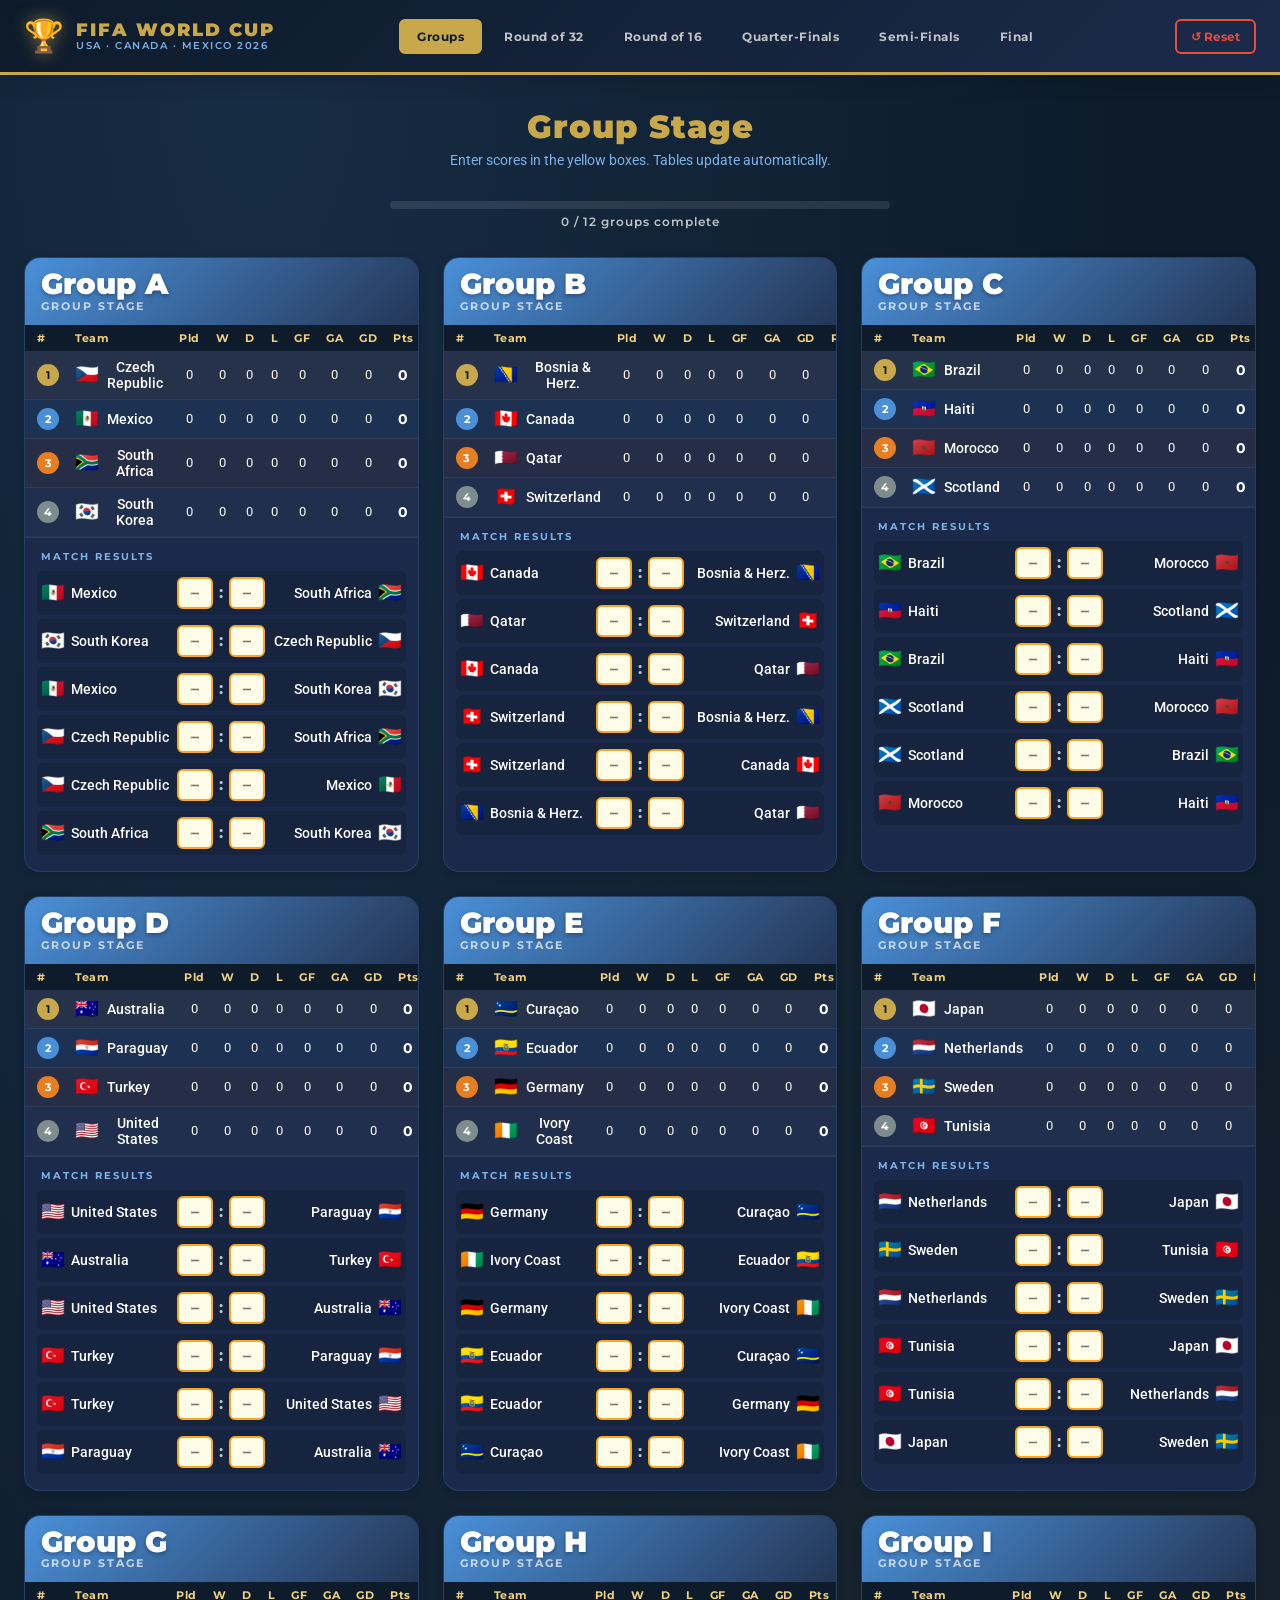
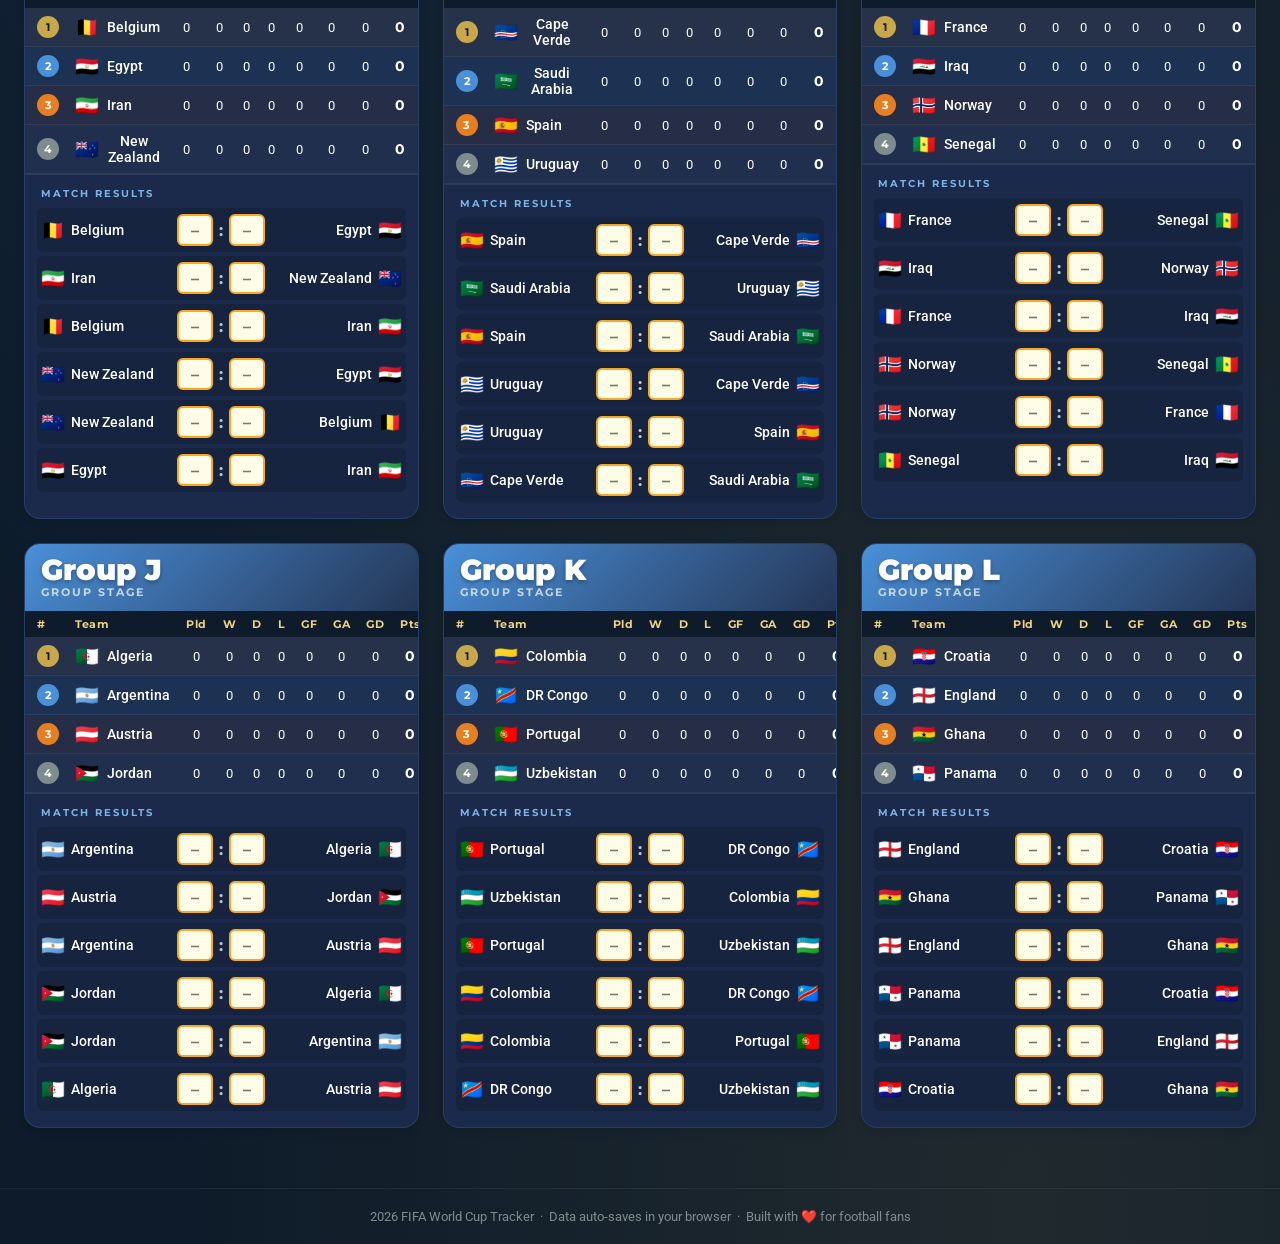
==== index.html @ 5d827a26 "Initial commit: 2026 FIFA World Cup Interactive Tracker" ====
<!DOCTYPE html>
<html lang="en">
<head>
  <meta charset="UTF-8" />
  <meta name="viewport" content="width=device-width, initial-scale=1.0" />
  <title>2026 FIFA World Cup Tracker</title>
  <link rel="preconnect" href="https://fonts.googleapis.com" />
  <link href="https://fonts.googleapis.com/css2?family=Montserrat:wght@400;600;700;900&family=Roboto:wght@400;500;700&display=swap" rel="stylesheet" />
  <link rel="stylesheet" href="style.css" />
</head>
<body>

<!-- ═══════════════════════════════════════════════════════ HEADER -->
<header class="site-header">
  <div class="header-inner">
    <div class="header-logo">
      <span class="trophy-icon">🏆</span>
      <div class="header-titles">
        <span class="header-year">FIFA WORLD CUP</span>
        <span class="header-edition">USA · CANADA · MEXICO 2026</span>
      </div>
    </div>
    <nav class="tab-nav" id="tabNav">
      <button class="tab-btn active" data-tab="groups">Groups</button>
      <button class="tab-btn" data-tab="r32">Round of 32</button>
      <button class="tab-btn" data-tab="r16">Round of 16</button>
      <button class="tab-btn" data-tab="qf">Quarter-Finals</button>
      <button class="tab-btn" data-tab="sf">Semi-Finals</button>
      <button class="tab-btn" data-tab="final">Final</button>
    </nav>
    <button class="reset-btn" id="resetBtn" title="Reset all scores">↺ Reset</button>
  </div>
</header>

<!-- ═══════════════════════════════════════════════════════ MAIN -->
<main class="main-content">

  <!-- GROUPS TAB -->
  <section class="tab-panel active" id="tab-groups">
    <div class="section-title">
      <h2>Group Stage</h2>
      <p>Enter scores in the yellow boxes. Tables update automatically.</p>
    </div>
    <div id="groupProgressBar" class="group-progress-bar"></div>
    <div class="groups-grid" id="groupsGrid"></div>
  </section>

  <!-- ROUND OF 32 TAB -->
  <section class="tab-panel" id="tab-r32">
    <div class="section-title">
      <h2>Round of 32</h2>
      <p>Teams auto-populate from group results. Enter match scores below.</p>
    </div>
    <div class="knockout-note" id="r32Note"></div>
    <div class="knockout-grid" id="r32Grid"></div>
  </section>

  <!-- ROUND OF 16 TAB -->
  <section class="tab-panel" id="tab-r16">
    <div class="section-title">
      <h2>Round of 16</h2>
      <p>Winners from the Round of 32 advance here.</p>
    </div>
    <div class="knockout-grid" id="r16Grid"></div>
  </section>

  <!-- QUARTER-FINALS TAB -->
  <section class="tab-panel" id="tab-qf">
    <div class="section-title">
      <h2>Quarter-Finals</h2>
      <p>Winners from the Round of 16 advance here.</p>
    </div>
    <div class="knockout-grid" id="qfGrid"></div>
  </section>

  <!-- SEMI-FINALS TAB -->
  <section class="tab-panel" id="tab-sf">
    <div class="section-title">
      <h2>Semi-Finals</h2>
      <p>Winners from the Quarter-Finals advance here.</p>
    </div>
    <div class="knockout-grid" id="sfGrid"></div>
  </section>

  <!-- FINAL TAB -->
  <section class="tab-panel" id="tab-final">
    <div class="section-title">
      <h2>Final &amp; 3rd Place Play-off</h2>
      <p>The grand finale — MetLife Stadium, New Jersey · 19 July 2026</p>
    </div>
    <div id="finalGrid"></div>
    <div class="champion-banner" id="championBanner" style="display:none"></div>
  </section>

</main>

<footer class="site-footer">
  <p>2026 FIFA World Cup Tracker &nbsp;·&nbsp; Data auto-saves in your browser &nbsp;·&nbsp; Built with ❤️ for football fans</p>
</footer>

<script src="data.js"></script>
<script src="app.js"></script>
</body>
</html>
---- style.css ----
/* ═══════════════════════════════════════════════════════════════════
   2026 FIFA World Cup Tracker — Stylesheet
   Palette: Deep Navy (#0D1B2A), Sky Blue (#4A90D9), Gold (#C9A84C),
            White, Off-White (#F8F9FA)
═══════════════════════════════════════════════════════════════════ */

:root {
  --navy:        #0D1B2A;
  --navy-mid:    #1B2A4A;
  --navy-light:  #243656;
  --sky:         #4A90D9;
  --sky-light:   #7BB3E8;
  --sky-pale:    #D6EAF8;
  --gold:        #C9A84C;
  --gold-light:  #F0D080;
  --gold-pale:   #FFF3CC;
  --white:       #FFFFFF;
  --off-white:   #F8F9FA;
  --grey-light:  #ECF0F1;
  --grey-mid:    #BDC3C7;
  --grey-dark:   #7F8C8D;
  --green:       #27AE60;
  --green-pale:  #D5F5E3;
  --orange:      #E67E22;
  --orange-pale: #FAD7A0;
  --red:         #E74C3C;
  --red-pale:    #FADBD8;
  --input-bg:    #FFFDE7;
  --input-border:#F9A825;
  --shadow-sm:   0 2px 8px rgba(0,0,0,0.12);
  --shadow-md:   0 4px 20px rgba(0,0,0,0.18);
  --shadow-lg:   0 8px 40px rgba(0,0,0,0.25);
  --radius:      10px;
  --radius-lg:   16px;
}

*, *::before, *::after { box-sizing: border-box; margin: 0; padding: 0; }

html { scroll-behavior: smooth; }

body {
  font-family: 'Roboto', sans-serif;
  background: var(--navy);
  color: var(--white);
  min-height: 100vh;
  background-image:
    radial-gradient(ellipse at 20% 0%, rgba(74,144,217,0.15) 0%, transparent 60%),
    radial-gradient(ellipse at 80% 100%, rgba(201,168,76,0.10) 0%, transparent 60%);
}

/* ── HEADER ─────────────────────────────────────────────────────── */
.site-header {
  background: linear-gradient(135deg, var(--navy) 0%, var(--navy-mid) 100%);
  border-bottom: 3px solid var(--gold);
  position: sticky;
  top: 0;
  z-index: 100;
  box-shadow: var(--shadow-md);
}

.header-inner {
  max-width: 1400px;
  margin: 0 auto;
  padding: 0 24px;
  display: flex;
  align-items: center;
  gap: 24px;
  height: 72px;
}

.header-logo {
  display: flex;
  align-items: center;
  gap: 12px;
  flex-shrink: 0;
}

.trophy-icon {
  font-size: 2rem;
  filter: drop-shadow(0 0 8px rgba(201,168,76,0.6));
}

.header-titles {
  display: flex;
  flex-direction: column;
}

.header-year {
  font-family: 'Montserrat', sans-serif;
  font-weight: 900;
  font-size: 1.1rem;
  color: var(--gold);
  letter-spacing: 2px;
  line-height: 1.1;
}

.header-edition {
  font-family: 'Montserrat', sans-serif;
  font-weight: 600;
  font-size: 0.65rem;
  color: var(--sky-light);
  letter-spacing: 1.5px;
  text-transform: uppercase;
}

/* ── TAB NAV ─────────────────────────────────────────────────────── */
.tab-nav {
  display: flex;
  gap: 4px;
  flex: 1;
  justify-content: center;
  flex-wrap: wrap;
}

.tab-btn {
  font-family: 'Montserrat', sans-serif;
  font-weight: 700;
  font-size: 0.75rem;
  letter-spacing: 0.5px;
  padding: 8px 16px;
  border: 2px solid transparent;
  border-radius: 6px;
  background: transparent;
  color: var(--grey-mid);
  cursor: pointer;
  transition: all 0.2s ease;
  white-space: nowrap;
}

.tab-btn:hover {
  color: var(--white);
  background: rgba(74,144,217,0.15);
  border-color: var(--sky);
}

.tab-btn.active {
  background: var(--gold);
  color: var(--navy);
  border-color: var(--gold);
}

.reset-btn {
  font-family: 'Montserrat', sans-serif;
  font-weight: 700;
  font-size: 0.75rem;
  padding: 8px 14px;
  border: 2px solid var(--red);
  border-radius: 6px;
  background: transparent;
  color: var(--red);
  cursor: pointer;
  transition: all 0.2s ease;
  flex-shrink: 0;
}

.reset-btn:hover {
  background: var(--red);
  color: var(--white);
}

/* ── MAIN ────────────────────────────────────────────────────────── */
.main-content {
  max-width: 1400px;
  margin: 0 auto;
  padding: 32px 24px 60px;
}

.tab-panel { display: none; }
.tab-panel.active { display: block; }

.section-title {
  text-align: center;
  margin-bottom: 32px;
}

.section-title h2 {
  font-family: 'Montserrat', sans-serif;
  font-weight: 900;
  font-size: 2rem;
  color: var(--gold);
  letter-spacing: 1px;
  margin-bottom: 6px;
}

.section-title p {
  color: var(--sky-light);
  font-size: 0.9rem;
}

/* ── GROUPS GRID ─────────────────────────────────────────────────── */
.groups-grid {
  display: grid;
  grid-template-columns: repeat(auto-fill, minmax(340px, 1fr));
  gap: 24px;
}

/* ── GROUP CARD ──────────────────────────────────────────────────── */
.group-card {
  background: var(--navy-mid);
  border-radius: var(--radius-lg);
  border: 1px solid rgba(74,144,217,0.2);
  overflow: hidden;
  box-shadow: var(--shadow-sm);
  transition: transform 0.2s ease, box-shadow 0.2s ease;
}

.group-card:hover {
  transform: translateY(-2px);
  box-shadow: var(--shadow-md);
}

.group-header {
  background: linear-gradient(135deg, var(--sky) 0%, var(--navy-light) 100%);
  padding: 12px 16px;
  display: flex;
  align-items: center;
  gap: 10px;
}

.group-letter {
  font-family: 'Montserrat', sans-serif;
  font-weight: 900;
  font-size: 1.8rem;
  color: var(--white);
  line-height: 1;
  text-shadow: 0 2px 4px rgba(0,0,0,0.3);
}

.group-label {
  font-family: 'Montserrat', sans-serif;
  font-weight: 700;
  font-size: 0.7rem;
  color: rgba(255,255,255,0.7);
  letter-spacing: 2px;
  text-transform: uppercase;
}

/* ── STANDINGS TABLE ─────────────────────────────────────────────── */
.standings-table {
  width: 100%;
  border-collapse: collapse;
  font-size: 0.82rem;
}

.standings-table thead th {
  background: var(--navy);
  color: var(--gold-light);
  font-family: 'Montserrat', sans-serif;
  font-weight: 700;
  font-size: 0.7rem;
  letter-spacing: 0.5px;
  padding: 6px 8px;
  text-align: center;
}

.standings-table thead th:first-child { text-align: left; padding-left: 12px; }

.standings-table tbody tr {
  border-bottom: 1px solid rgba(255,255,255,0.06);
  transition: background 0.15s;
}

.standings-table tbody tr:hover { background: rgba(74,144,217,0.08); }

.standings-table tbody td {
  padding: 8px 8px;
  text-align: center;
  color: var(--white);
}

.standings-table tbody td:first-child {
  text-align: left;
  padding-left: 12px;
}

.team-cell {
  display: flex;
  align-items: center;
  gap: 8px;
}

.team-flag { font-size: 1.2rem; line-height: 1; }
.team-name { font-weight: 500; font-size: 0.85rem; }

.pos-badge {
  width: 22px;
  height: 22px;
  border-radius: 50%;
  display: inline-flex;
  align-items: center;
  justify-content: center;
  font-family: 'Montserrat', sans-serif;
  font-weight: 700;
  font-size: 0.7rem;
  flex-shrink: 0;
}

.pos-1 { background: var(--gold); color: var(--navy); }
.pos-2 { background: var(--sky); color: var(--white); }
.pos-3 { background: var(--orange); color: var(--white); }
.pos-4 { background: var(--grey-dark); color: var(--white); }

.pts-cell {
  font-family: 'Montserrat', sans-serif;
  font-weight: 700;
  font-size: 0.9rem;
  color: var(--gold-light);
}

.gd-pos { color: var(--green); }
.gd-neg { color: var(--red); }

/* ── MATCHES SECTION ─────────────────────────────────────────────── */
.matches-section {
  padding: 12px;
  border-top: 1px solid rgba(255,255,255,0.08);
}

.matches-title {
  font-family: 'Montserrat', sans-serif;
  font-weight: 700;
  font-size: 0.65rem;
  color: var(--sky-light);
  letter-spacing: 2px;
  text-transform: uppercase;
  margin-bottom: 8px;
  padding: 0 4px;
}

.match-row {
  display: grid;
  grid-template-columns: 1fr auto 1fr;
  align-items: center;
  gap: 8px;
  padding: 6px 4px;
  border-radius: 6px;
  margin-bottom: 4px;
  background: rgba(0,0,0,0.15);
  transition: background 0.15s;
}

.match-row:hover { background: rgba(74,144,217,0.1); }

.match-team {
  display: flex;
  align-items: center;
  gap: 6px;
  font-size: 0.82rem;
  font-weight: 500;
}

.match-team.away {
  flex-direction: row-reverse;
  text-align: right;
}

.match-score-box {
  display: flex;
  align-items: center;
  gap: 6px;
}

.score-input {
  width: 36px;
  height: 32px;
  background: var(--input-bg);
  border: 2px solid var(--input-border);
  border-radius: 6px;
  text-align: center;
  font-family: 'Montserrat', sans-serif;
  font-weight: 700;
  font-size: 1rem;
  color: var(--navy);
  outline: none;
  transition: border-color 0.2s, box-shadow 0.2s;
  -moz-appearance: textfield;
}

.score-input::-webkit-outer-spin-button,
.score-input::-webkit-inner-spin-button { -webkit-appearance: none; }

.score-input:focus {
  border-color: var(--sky);
  box-shadow: 0 0 0 3px rgba(74,144,217,0.25);
}

.score-input:not(:placeholder-shown) {
  background: #E8F5E9;
  border-color: var(--green);
}

.score-sep {
  font-family: 'Montserrat', sans-serif;
  font-weight: 700;
  font-size: 1rem;
  color: var(--grey-mid);
}

/* ── KNOCKOUT GRID ───────────────────────────────────────────────── */
.knockout-grid {
  display: grid;
  grid-template-columns: repeat(auto-fill, minmax(300px, 1fr));
  gap: 20px;
}

.knockout-match {
  background: var(--navy-mid);
  border-radius: var(--radius-lg);
  border: 1px solid rgba(74,144,217,0.2);
  overflow: hidden;
  box-shadow: var(--shadow-sm);
}

.knockout-match-header {
  background: linear-gradient(135deg, var(--navy-light) 0%, var(--navy) 100%);
  padding: 8px 14px;
  display: flex;
  align-items: center;
  justify-content: space-between;
}

.knockout-match-label {
  font-family: 'Montserrat', sans-serif;
  font-weight: 700;
  font-size: 0.7rem;
  color: var(--gold);
  letter-spacing: 1px;
  text-transform: uppercase;
}

.knockout-match-winner {
  font-size: 0.72rem;
  color: var(--sky-light);
  font-style: italic;
}

.knockout-team-row {
  display: flex;
  align-items: center;
  padding: 10px 14px;
  gap: 10px;
  border-bottom: 1px solid rgba(255,255,255,0.06);
  transition: background 0.15s;
}

.knockout-team-row:hover { background: rgba(74,144,217,0.08); }
.knockout-team-row:last-of-type { border-bottom: none; }

.knockout-team-flag { font-size: 1.4rem; }

.knockout-team-name {
  flex: 1;
  font-weight: 600;
  font-size: 0.9rem;
}

.knockout-team-name.tbd { color: var(--grey-dark); font-style: italic; font-weight: 400; }

.knockout-score-input {
  width: 40px;
  height: 36px;
  background: var(--input-bg);
  border: 2px solid var(--input-border);
  border-radius: 6px;
  text-align: center;
  font-family: 'Montserrat', sans-serif;
  font-weight: 700;
  font-size: 1.1rem;
  color: var(--navy);
  outline: none;
  transition: border-color 0.2s, box-shadow 0.2s;
  -moz-appearance: textfield;
}

.knockout-score-input::-webkit-outer-spin-button,
.knockout-score-input::-webkit-inner-spin-button { -webkit-appearance: none; }

.knockout-score-input:focus {
  border-color: var(--sky);
  box-shadow: 0 0 0 3px rgba(74,144,217,0.25);
}

.knockout-score-input:not(:placeholder-shown) {
  background: #E8F5E9;
  border-color: var(--green);
}

.knockout-score-input:disabled {
  background: var(--grey-light);
  border-color: var(--grey-mid);
  color: var(--grey-dark);
  cursor: not-allowed;
}

.winner-highlight {
  background: rgba(39,174,96,0.12) !important;
}

.winner-highlight .knockout-team-name {
  color: var(--green);
}

.pens-row {
  padding: 6px 14px;
  background: rgba(230,126,34,0.1);
  border-top: 1px dashed var(--orange);
  font-size: 0.75rem;
  color: var(--orange);
  display: flex;
  align-items: center;
  gap: 8px;
}

.pens-label {
  font-weight: 600;
  white-space: nowrap;
}

.pens-input {
  width: 36px;
  height: 28px;
  background: var(--input-bg);
  border: 2px solid var(--orange);
  border-radius: 5px;
  text-align: center;
  font-family: 'Montserrat', sans-serif;
  font-weight: 700;
  font-size: 0.9rem;
  color: var(--navy);
  outline: none;
  -moz-appearance: textfield;
}

.pens-input::-webkit-outer-spin-button,
.pens-input::-webkit-inner-spin-button { -webkit-appearance: none; }

/* ── 3RD PLACE NOTE ──────────────────────────────────────────────── */
.knockout-note {
  background: rgba(230,126,34,0.12);
  border: 1px solid var(--orange);
  border-radius: var(--radius);
  padding: 12px 18px;
  margin-bottom: 24px;
  font-size: 0.85rem;
  color: var(--orange-pale);
  line-height: 1.5;
}

/* ── FINAL SECTION ───────────────────────────────────────────────── */
#finalGrid {
  display: flex;
  flex-direction: column;
  gap: 32px;
  align-items: center;
}

.final-match-wrapper {
  width: 100%;
  max-width: 500px;
}

.final-match-wrapper .knockout-match {
  border: 2px solid var(--gold);
  box-shadow: 0 0 30px rgba(201,168,76,0.2);
}

.final-match-wrapper .knockout-match-header {
  background: linear-gradient(135deg, var(--gold) 0%, #8B6914 100%);
}

.final-match-wrapper .knockout-match-label {
  color: var(--navy);
  font-size: 0.85rem;
}

/* ── CHAMPION BANNER ─────────────────────────────────────────────── */
.champion-banner {
  margin: 40px auto 0;
  max-width: 600px;
  background: linear-gradient(135deg, var(--gold) 0%, #8B6914 50%, var(--gold) 100%);
  border-radius: var(--radius-lg);
  padding: 32px 40px;
  text-align: center;
  box-shadow: 0 0 60px rgba(201,168,76,0.4), var(--shadow-lg);
  animation: champGlow 2s ease-in-out infinite alternate;
}

@keyframes champGlow {
  from { box-shadow: 0 0 40px rgba(201,168,76,0.4), var(--shadow-lg); }
  to   { box-shadow: 0 0 80px rgba(201,168,76,0.7), var(--shadow-lg); }
}

.champion-banner .champ-trophy { font-size: 4rem; display: block; margin-bottom: 8px; }
.champion-banner .champ-label {
  font-family: 'Montserrat', sans-serif;
  font-weight: 700;
  font-size: 0.8rem;
  letter-spacing: 4px;
  color: var(--navy);
  text-transform: uppercase;
  margin-bottom: 8px;
}
.champion-banner .champ-name {
  font-family: 'Montserrat', sans-serif;
  font-weight: 900;
  font-size: 2.4rem;
  color: var(--navy);
  line-height: 1.1;
}
.champion-banner .champ-flag { font-size: 3rem; display: block; margin-top: 8px; }

/* ── FOOTER ──────────────────────────────────────────────────────── */
.site-footer {
  text-align: center;
  padding: 20px;
  color: var(--grey-dark);
  font-size: 0.8rem;
  border-top: 1px solid rgba(255,255,255,0.06);
}

/* ── PROGRESS DOTS ───────────────────────────────────────────────── */
.progress-bar {
  display: flex;
  gap: 6px;
  align-items: center;
  justify-content: center;
  margin-bottom: 20px;
}

.progress-dot {
  width: 8px;
  height: 8px;
  border-radius: 50%;
  background: var(--grey-dark);
  transition: background 0.3s;
}

.progress-dot.done { background: var(--green); }
.progress-dot.active { background: var(--gold); width: 12px; height: 12px; }

/* ── RESPONSIVE ──────────────────────────────────────────────────── */
@media (max-width: 768px) {
  .header-inner { height: auto; padding: 12px 16px; flex-wrap: wrap; gap: 12px; }
  .tab-nav { order: 3; width: 100%; justify-content: flex-start; overflow-x: auto; padding-bottom: 4px; }
  .tab-btn { font-size: 0.7rem; padding: 6px 12px; }
  .header-year { font-size: 0.9rem; }
  .header-edition { font-size: 0.6rem; }
  .groups-grid { grid-template-columns: 1fr; }
  .knockout-grid { grid-template-columns: 1fr; }
  .section-title h2 { font-size: 1.5rem; }
  .main-content { padding: 20px 12px 40px; }
}

@media (max-width: 480px) {
  .match-team .team-name { font-size: 0.72rem; }
  .score-input { width: 30px; height: 28px; font-size: 0.9rem; }
}

/* ── PROGRESS BAR ───────────────────────────────────────────────── */
.group-progress-bar {
  max-width: 500px;
  margin: 0 auto 28px;
  text-align: center;
}

.progress-track {
  height: 8px;
  background: rgba(255,255,255,0.1);
  border-radius: 4px;
  overflow: hidden;
  margin-bottom: 6px;
}

.progress-fill {
  height: 100%;
  background: linear-gradient(90deg, var(--sky) 0%, var(--green) 100%);
  border-radius: 4px;
  transition: width 0.5s ease;
}

.progress-label {
  font-family: 'Montserrat', sans-serif;
  font-size: 0.72rem;
  font-weight: 600;
  color: var(--grey-mid);
  letter-spacing: 1px;
}

/* ── ROW HIGHLIGHTS ──────────────────────────────────────────────── */
.pos-1-row { background: rgba(201,168,76,0.06); }
.pos-2-row { background: rgba(74,144,217,0.06); }
.pos-3-row { background: rgba(230,126,34,0.05); }
.pos-4-row { background: rgba(127,140,141,0.05); }

/* ── ANIMATIONS ──────────────────────────────────────────────────── */
@keyframes fadeIn {
  from { opacity: 0; transform: translateY(10px); }
  to   { opacity: 1; transform: translateY(0); }
}

.tab-panel.active {
  animation: fadeIn 0.3s ease;
}

.group-card {
  animation: fadeIn 0.4s ease both;
}

/* Stagger group cards */
.group-card:nth-child(1)  { animation-delay: 0.05s; }
.group-card:nth-child(2)  { animation-delay: 0.10s; }
.group-card:nth-child(3)  { animation-delay: 0.15s; }
.group-card:nth-child(4)  { animation-delay: 0.20s; }
.group-card:nth-child(5)  { animation-delay: 0.25s; }
.group-card:nth-child(6)  { animation-delay: 0.30s; }
.group-card:nth-child(7)  { animation-delay: 0.35s; }
.group-card:nth-child(8)  { animation-delay: 0.40s; }
.group-card:nth-child(9)  { animation-delay: 0.45s; }
.group-card:nth-child(10) { animation-delay: 0.50s; }
.group-card:nth-child(11) { animation-delay: 0.55s; }
.group-card:nth-child(12) { animation-delay: 0.60s; }
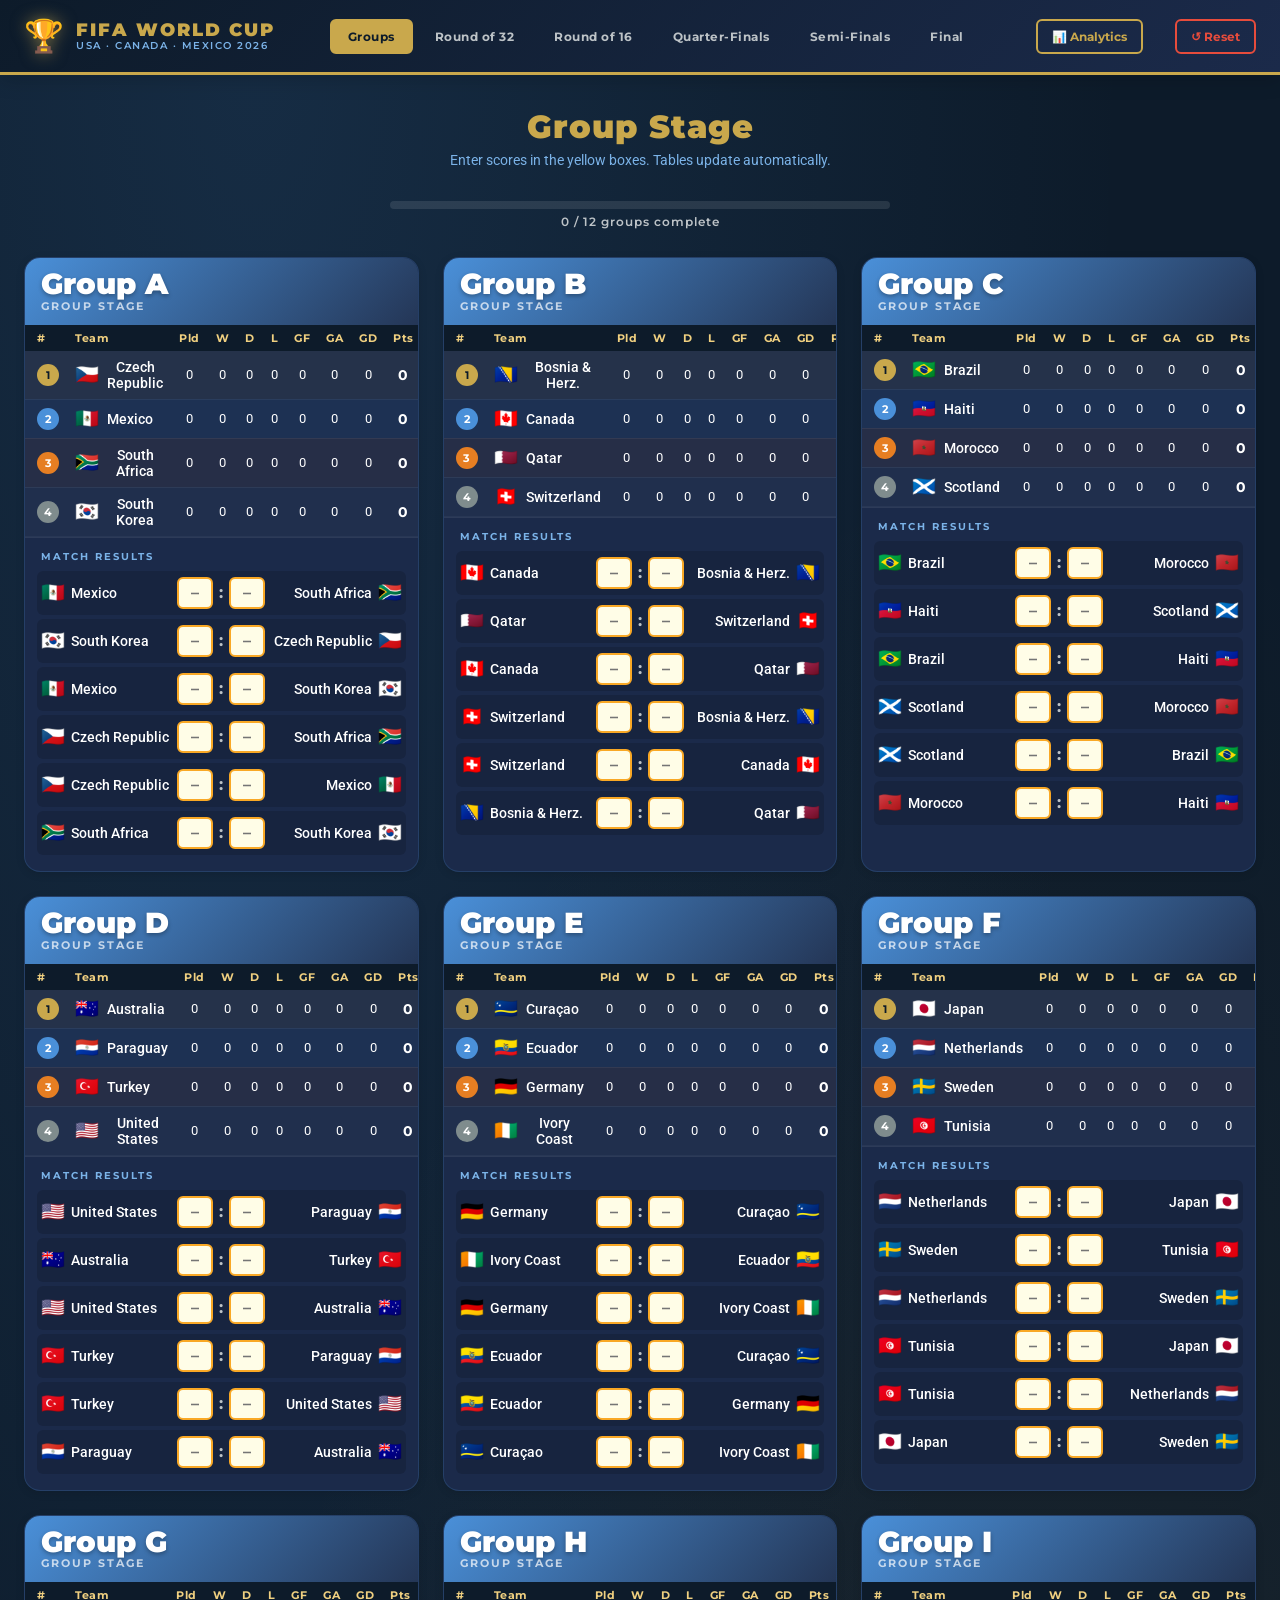
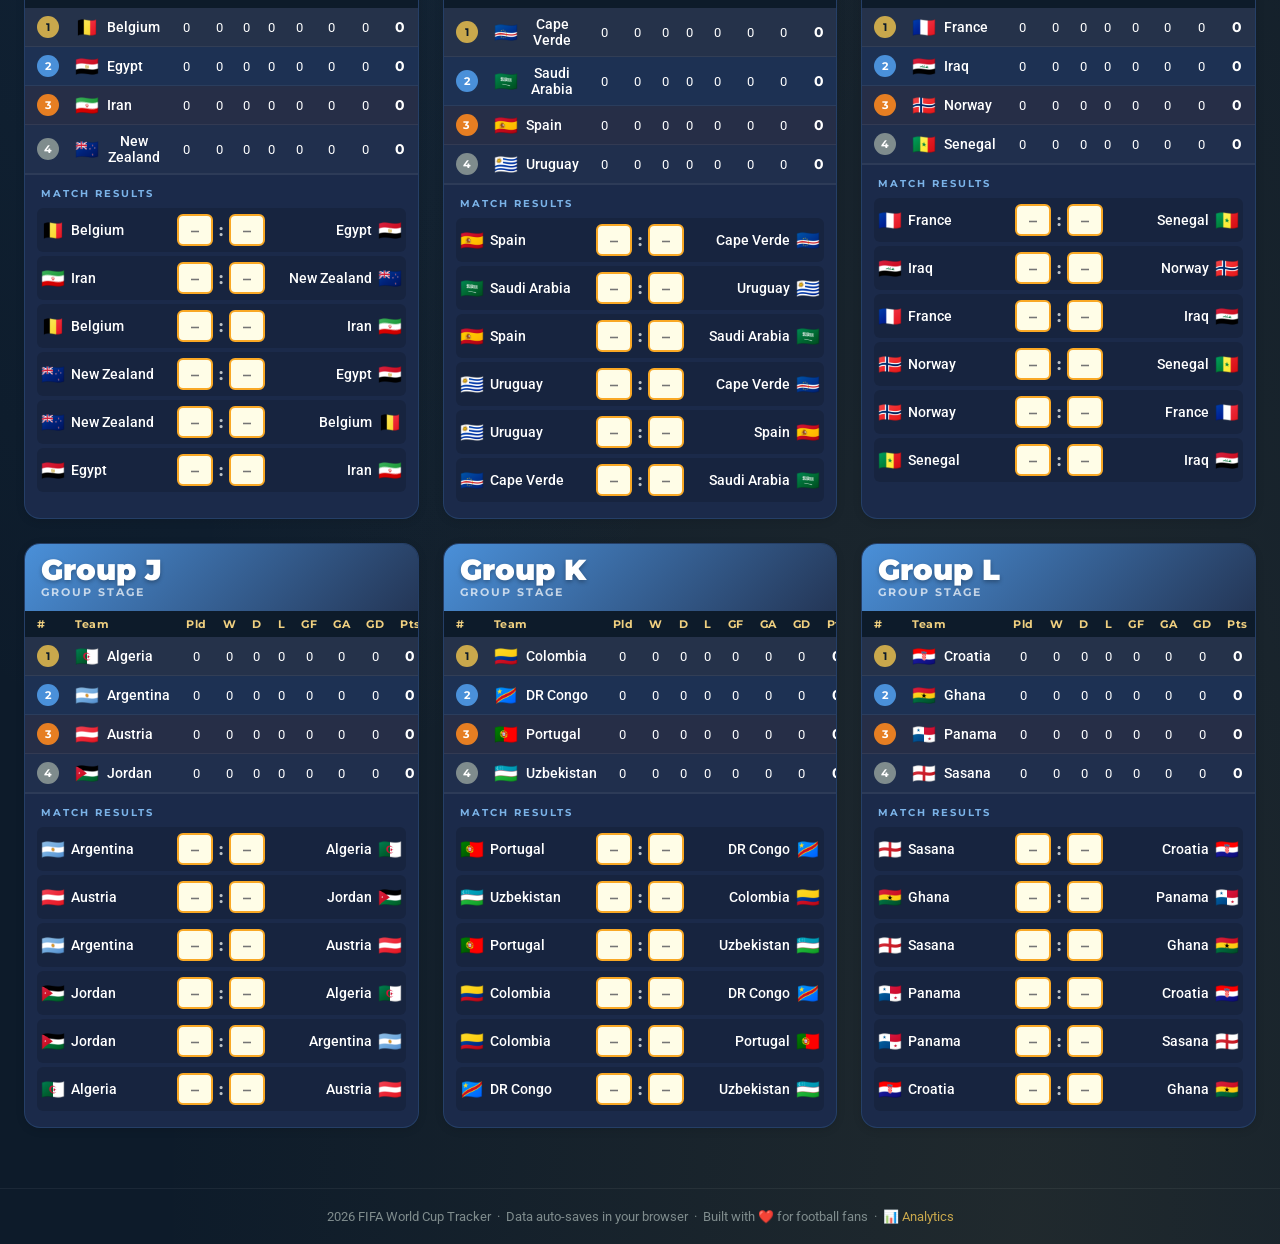
==== commit 1db848e6: "Add analytics: visitor tracking, stage advancement leaderboards, dashboard" ====
--- a/index.html
+++ b/index.html
@@ -28,6 +28,7 @@
       <button class="tab-btn" data-tab="sf">Semi-Finals</button>
       <button class="tab-btn" data-tab="final">Final</button>
     </nav>
+    <a href="dashboard.html" class="analytics-link" title="View Analytics Dashboard">📊 Analytics</a>
     <button class="reset-btn" id="resetBtn" title="Reset all scores">↺ Reset</button>
   </div>
 </header>
@@ -95,10 +96,11 @@
 </main>
 
 <footer class="site-footer">
-  <p>2026 FIFA World Cup Tracker &nbsp;·&nbsp; Data auto-saves in your browser &nbsp;·&nbsp; Built with ❤️ for football fans</p>
+  <p>2026 FIFA World Cup Tracker &nbsp;·&nbsp; Data auto-saves in your browser &nbsp;·&nbsp; Built with ❤️ for football fans &nbsp;·&nbsp; <a href="dashboard.html" style="color:var(--gold);text-decoration:none;">📊 Analytics</a></p>
 </footer>
 
 <script src="data.js"></script>
+<script src="analytics.js"></script>
 <script src="app.js"></script>
 </body>
 </html>
--- a/style.css
+++ b/style.css
@@ -158,6 +158,27 @@
   color: var(--white);
 }
 
+.analytics-link {
+  font-family: 'Montserrat', sans-serif;
+  font-weight: 700;
+  font-size: 0.75rem;
+  padding: 8px 14px;
+  border: 2px solid var(--gold);
+  border-radius: 6px;
+  background: transparent;
+  color: var(--gold);
+  cursor: pointer;
+  transition: all 0.2s ease;
+  flex-shrink: 0;
+  text-decoration: none;
+  margin-right: 8px;
+}
+
+.analytics-link:hover {
+  background: var(--gold);
+  color: var(--navy);
+}
+
 /* ── MAIN ────────────────────────────────────────────────────────── */
 .main-content {
   max-width: 1400px;
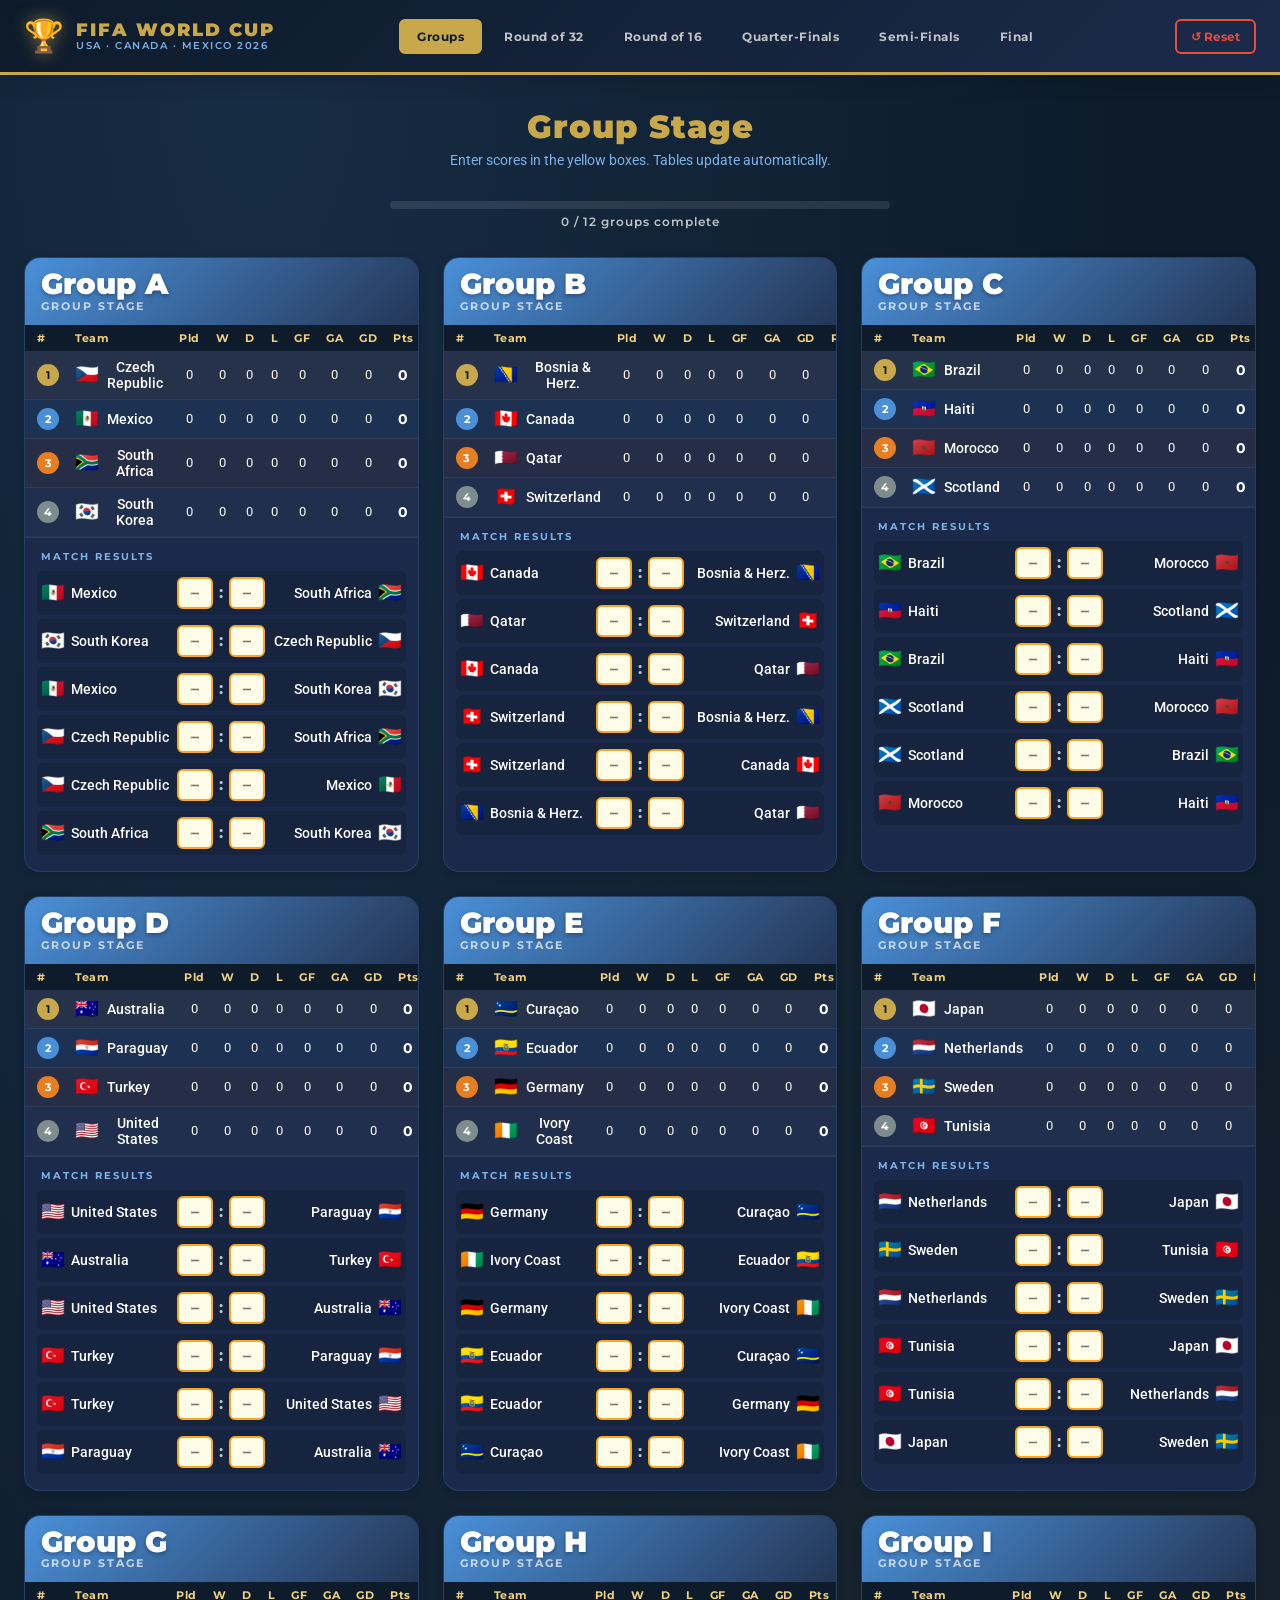
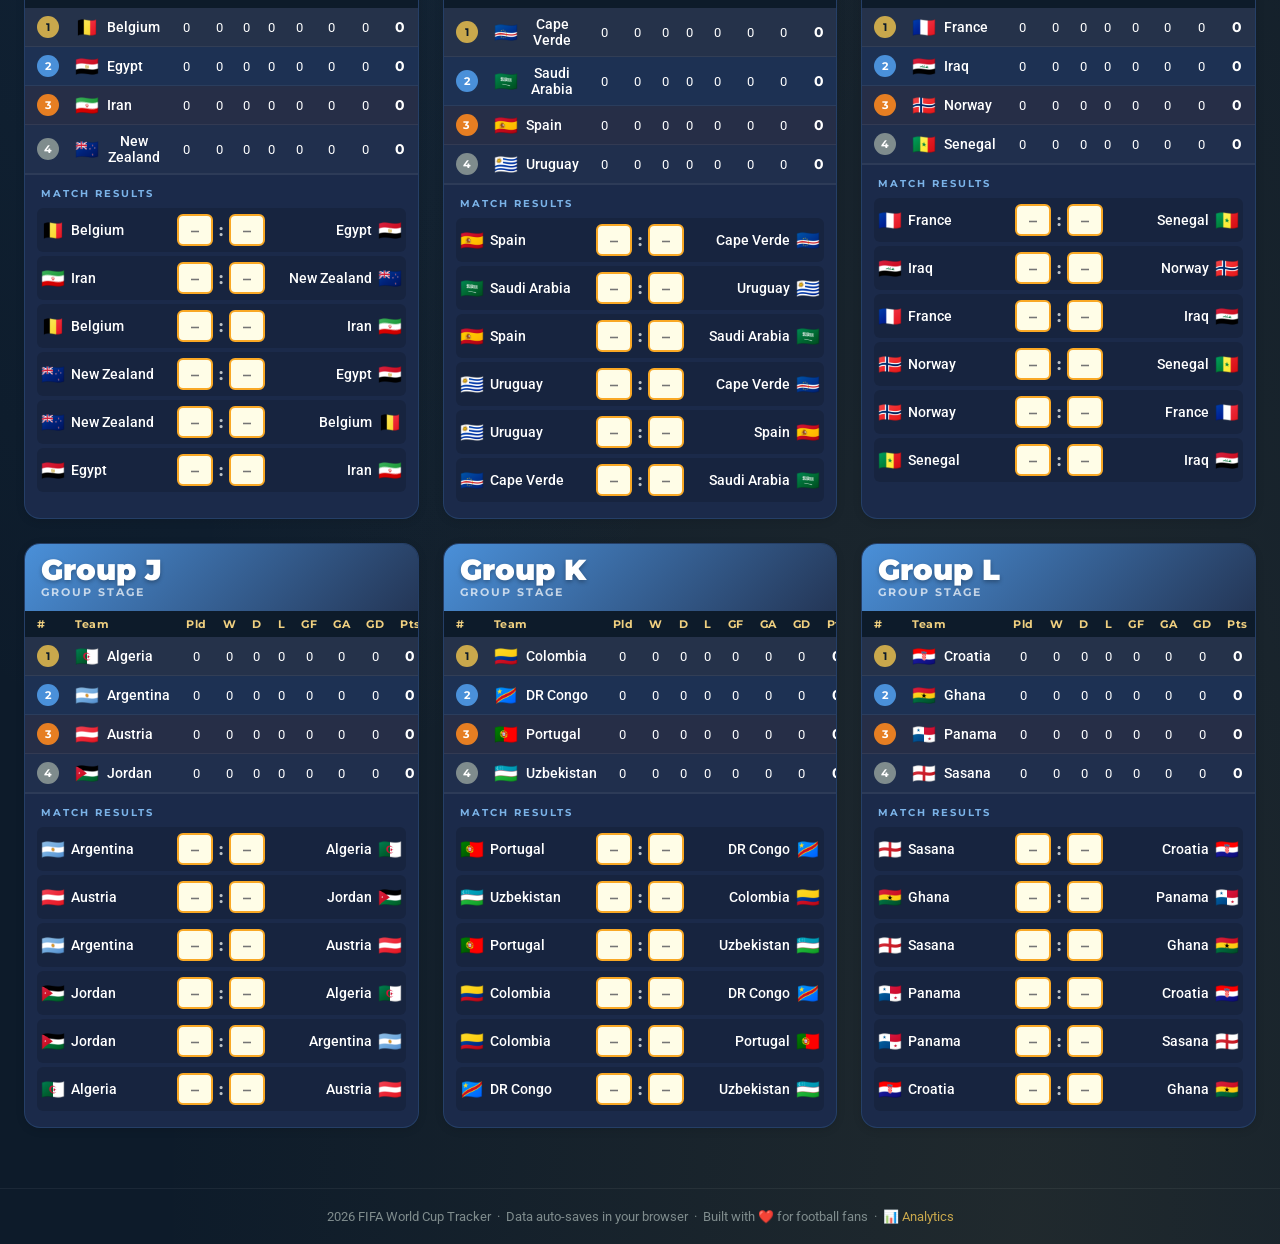
==== commit fc02ac95: "Remove analytics link from top nav, keep only in footer" ====
--- a/index.html
+++ b/index.html
@@ -4,6 +4,27 @@
   <meta charset="UTF-8" />
   <meta name="viewport" content="width=device-width, initial-scale=1.0" />
   <title>2026 FIFA World Cup Tracker</title>
+
+  <!-- Favicon -->
+  <link rel="icon" type="image/x-icon" href="favicon.ico" />
+  <link rel="icon" type="image/png" sizes="32x32" href="favicon-32.png" />
+  <link rel="apple-touch-icon" href="favicon-32.png" />
+
+  <!-- Open Graph / WhatsApp / Social Media Preview -->
+  <meta property="og:type" content="website" />
+  <meta property="og:url" content="https://trasna-2028.github.io/worldcup2026/" />
+  <meta property="og:title" content="2026 FIFA World Cup Tracker" />
+  <meta property="og:description" content="Simulate the entire 2026 FIFA World Cup — enter scores for all 48 teams across 12 groups, and the bracket updates all the way to the Final. Who will win?" />
+  <meta property="og:image" content="https://files.manuscdn.com/user_upload_by_module/session_file/310419663031059617/SiJKTKfnunvNUMsm.png" />
+  <meta property="og:image:width" content="1200" />
+  <meta property="og:image:height" content="630" />
+
+  <!-- Twitter Card -->
+  <meta name="twitter:card" content="summary_large_image" />
+  <meta name="twitter:title" content="2026 FIFA World Cup Tracker" />
+  <meta name="twitter:description" content="Simulate the entire 2026 FIFA World Cup — enter scores for all 48 teams across 12 groups, and the bracket updates all the way to the Final." />
+  <meta name="twitter:image" content="https://files.manuscdn.com/user_upload_by_module/session_file/310419663031059617/SiJKTKfnunvNUMsm.png" />
+
   <link rel="preconnect" href="https://fonts.googleapis.com" />
   <link href="https://fonts.googleapis.com/css2?family=Montserrat:wght@400;600;700;900&family=Roboto:wght@400;500;700&display=swap" rel="stylesheet" />
   <link rel="stylesheet" href="style.css" />
@@ -28,7 +49,6 @@
       <button class="tab-btn" data-tab="sf">Semi-Finals</button>
       <button class="tab-btn" data-tab="final">Final</button>
     </nav>
-    <a href="dashboard.html" class="analytics-link" title="View Analytics Dashboard">📊 Analytics</a>
     <button class="reset-btn" id="resetBtn" title="Reset all scores">↺ Reset</button>
   </div>
 </header>
